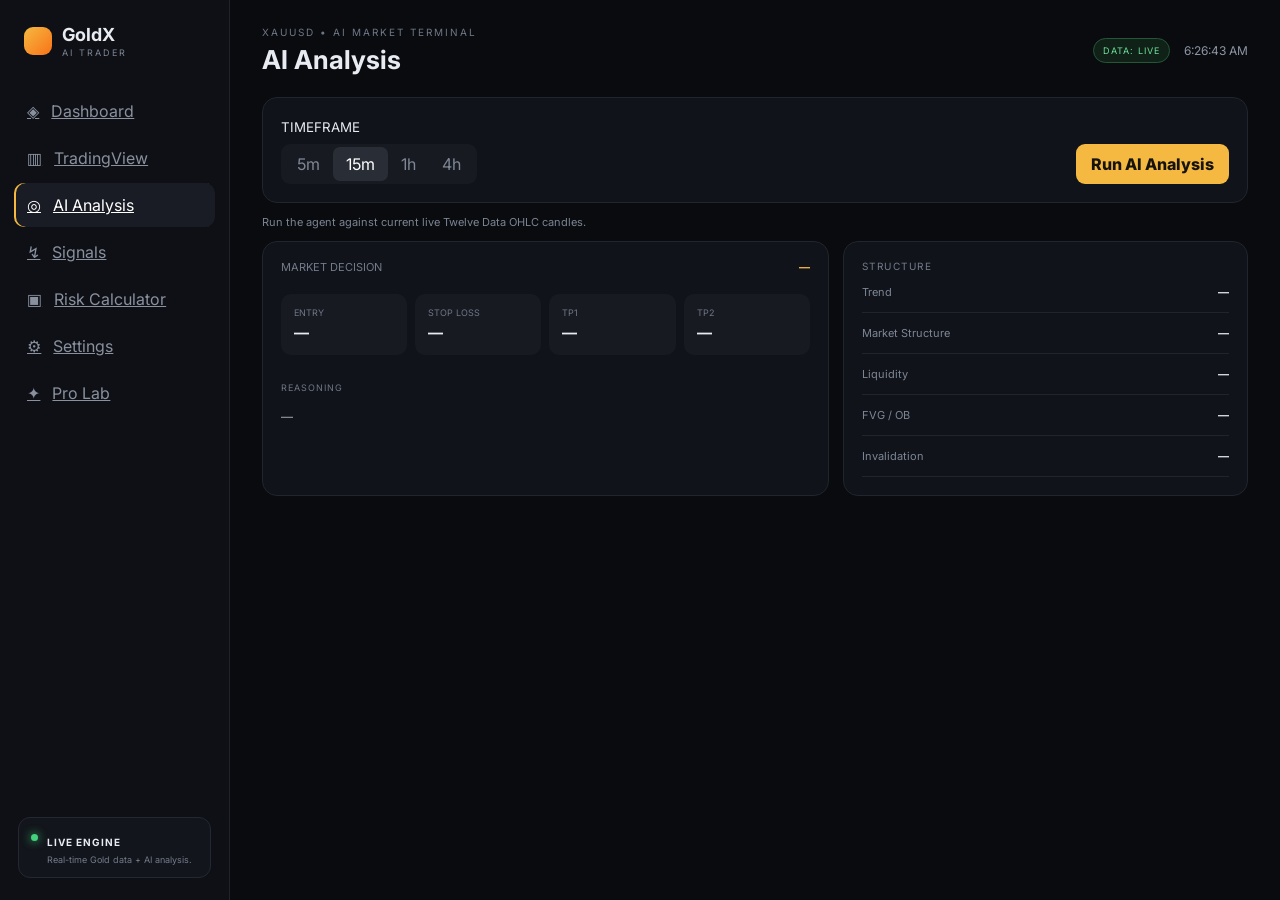
==== ai-analysis/index.html @ 92fdea7f "Create standalone AI analysis page" ====
<!doctype html><html lang="en"><head><meta charset="UTF-8"><meta name="viewport" content="width=device-width,initial-scale=1.0"><title>GoldX AI Analysis</title><link rel="preconnect" href="https://fonts.googleapis.com"><link rel="preconnect" href="https://fonts.gstatic.com" crossorigin><link href="https://fonts.googleapis.com/css2?family=Inter:wght@400;500;600;700;800&display=swap" rel="stylesheet"><link rel="stylesheet" href="/styles.css"></head><body data-page="analysis"><div id="page-content"><section id="analysisPage"><div class="card analysis-controls"><div><small>TIMEFRAME</small><div class="segmented"><button data-tf="5min" class="tf">5m</button><button data-tf="15min" class="tf active">15m</button><button data-tf="1h" class="tf">1h</button><button data-tf="4h" class="tf">4h</button></div></div><button id="runAi" class="primary">Run AI Analysis</button></div><div id="analysisStatus" class="status">Run the agent against current live Twelve Data OHLC candles.</div><div class="analysis-grid"><div class="card result-main"><div class="result-head"><span>MARKET DECISION</span><b id="resultBias">—</b></div><div class="entry-box"><div><small>ENTRY</small><b id="aEntry">—</b></div><div><small>STOP LOSS</small><b id="aSl">—</b></div><div><small>TP1</small><b id="aTp1">—</b></div><div><small>TP2</small><b id="aTp2">—</b></div></div><div class="reason"><small>REASONING</small><p id="reasoning">—</p></div></div><div class="card"><div class="card-top"><span>STRUCTURE</span></div><div class="list"><div><span>Trend</span><b id="aTrend">—</b></div><div><span>Market Structure</span><b id="aStructure">—</b></div><div><span>Liquidity</span><b id="aLiquidity">—</b></div><div><span>FVG / OB</span><b id="aFvg">—</b></div><div><span>Invalidation</span><b id="aInvalidation">—</b></div></div></div></div></section></div><script src="/page-shell.js?v=20260818-2"></script><script src="/enhancements.js?v=20260818-2"></script><script src="/analysis-page.js?v=20260818-1"></script></body></html>
---- styles.css ----
*{box-sizing:border-box}body{margin:0;font-family:Inter,system-ui,sans-serif;background:#0a0b0f;color:#e8ebf2}button,input{font:inherit}.app-shell{display:flex;min-height:100vh}.sidebar{width:230px;background:#0e1015;border-right:1px solid #20232b;padding:24px 14px;position:fixed;inset:0 auto 0 0}.brand{display:flex;gap:10px;align-items:center;padding:0 10px 28px}.brand-dot{width:28px;height:28px;border-radius:9px;background:linear-gradient(135deg,#f5b942,#f97316);display:block}.brand b{font-size:18px}.brand small{display:block;font-size:9px;color:#7f8796;letter-spacing:2px;margin-top:2px}.nav{display:flex;gap:12px;width:100%;border:0;background:transparent;color:#89919f;padding:12px 13px;border-radius:10px;text-align:left;cursor:pointer;margin:3px 0}.nav:hover,.nav.active{background:#191c24;color:#fff}.nav.active{box-shadow:inset 2px 0 #f5b942}.side-note{position:absolute;bottom:22px;left:18px;right:18px;border:1px solid #242832;background:#12151b;border-radius:12px;padding:12px;display:flex;gap:9px}.side-note b{font-size:10px;letter-spacing:1px}.side-note small{display:block;color:#737c8b;font-size:9px;margin-top:4px}.live-dot{width:7px;height:7px;background:#43d17b;border-radius:50%;margin-top:4px;box-shadow:0 0 10px #43d17b}.main{margin-left:230px;width:calc(100% - 230px);padding:26px 32px;max-width:1500px}.topbar{display:flex;justify-content:space-between;align-items:center;margin-bottom:22px}.eyebrow{font-size:10px;color:#6e7787;letter-spacing:2px}.topbar h1{margin:6px 0 0;font-size:26px}.top-actions{display:flex;align-items:center;gap:14px}.badge,.mini-pill{font-size:9px;letter-spacing:1px;border-radius:999px;padding:6px 9px;border:1px solid #2b3039}.badge.live{color:#6fe29b;border-color:#245638;background:#102218}.badge.muted{color:#a0a7b3;background:#15181e}.clock{font-size:12px;color:#8d95a3}.view{display:none}.active-view{display:block}.hero-grid{display:grid;grid-template-columns:2fr 1fr;gap:16px}.card{background:#101319;border:1px solid #21252e;border-radius:15px;padding:18px}.card-top{display:flex;justify-content:space-between;color:#737c8b;font-size:10px;letter-spacing:1.5px}.price-row{display:flex;align-items:baseline;gap:14px;margin-top:15px}.big-price{font-size:44px;font-weight:800;letter-spacing:-2px}.change{font-size:13px;font-weight:700}.change.up{color:#65dc91}.change.down{color:#ff7777}.change.neutral{color:#8d95a3}.price-meta{display:flex;gap:20px;color:#687181;font-size:10px;margin:6px 0 4px}.price-meta b{color:#aab1bd}.price-card canvas{width:100%;margin-top:10px}.bias{font-size:34px;font-weight:800;margin:25px 0}.bias.bull{color:#63dc90}.bias.bear{color:#ff7676}.bias.neutral{color:#aeb5c1}.confidence-label{display:flex;justify-content:space-between;font-size:11px;color:#7e8796}.bar{height:7px;background:#222631;border-radius:99px;margin-top:8px;overflow:hidden}.bar span{display:block;height:100%;width:0;background:#f5b942;border-radius:99px}.metrics{display:grid;grid-template-columns:repeat(3,1fr);gap:8px;margin-top:24px}.metrics div,.stat{background:#151820}.metrics div{padding:10px;border-radius:9px}.metrics small,.stat small{display:block;color:#697282;font-size:9px;letter-spacing:1px}.metrics b{display:block;margin-top:5px;font-size:11px}.stat-grid{display:grid;grid-template-columns:repeat(4,1fr);gap:12px;margin:14px 0}.stat b{font-size:19px;display:block;margin-top:9px}.callout{display:flex;align-items:center;gap:14px;margin-top:14px}.callout-icon{width:40px;height:40px;border-radius:10px;background:#242019;color:#f5b942;display:grid;place-items:center;font-weight:800}.callout p{margin:5px 0 0;color:#778090;font-size:11px;line-height:1.5}.callout>div:nth-child(2){flex:1}.primary{border:0;border-radius:9px;background:#f5b942;color:#16130b;font-weight:800;padding:10px 15px;cursor:pointer}.primary:disabled{opacity:.5}.disclaimer{font-size:9px;color:#5e6674;text-align:center;margin:16px}.analysis-controls{display:flex;justify-content:space-between;align-items:end}.segmented{display:flex;margin-top:8px;background:#171a21;border-radius:9px;padding:3px}.tf{border:0;background:transparent;color:#7e8795;padding:7px 13px;border-radius:7px;cursor:pointer}.tf.active{background:#292d36;color:#fff}.status{margin:12px 0;color:#7b8493;font-size:11px}.analysis-grid{display:grid;grid-template-columns:1.4fr 1fr;gap:14px}.result-head{display:flex;justify-content:space-between;font-size:11px;color:#727b8a}.result-head b{color:#f5b942}.entry-box{display:grid;grid-template-columns:repeat(4,1fr);gap:8px;margin:20px 0}.entry-box div{padding:13px;background:#171a21;border-radius:10px}.entry-box small{display:block;color:#6f7786;font-size:9px}.entry-box b{display:block;margin-top:5px;font-size:15px}.reason small{color:#6f7786;font-size:9px;letter-spacing:1px}.reason p{color:#a4abb7;font-size:12px;line-height:1.6}.list div{display:flex;justify-content:space-between;padding:13px 0;border-bottom:1px solid #20242c;font-size:11px;color:#7d8695}.list b{color:#dfe3e9}.signals-list .signal{display:grid;grid-template-columns:1fr 1fr 1fr 1fr;gap:10px;padding:14px 0;border-bottom:1px solid #20242c;font-size:11px}.empty{color:#697281;padding:30px;text-align:center}.ghost{background:transparent;border:1px solid #292e37;color:#8b94a2;border-radius:8px;padding:7px 11px;cursor:pointer}.risk-card{max-width:900px}.form-grid{display:grid;grid-template-columns:repeat(3,1fr);gap:14px;margin-bottom:18px}.form-grid label{font-size:10px;color:#788190}.form-grid input{display:block;width:100%;margin-top:7px;background:#171a21;border:1px solid #292e38;color:#fff;border-radius:8px;padding:10px;outline:none}.risk-result{margin-top:18px;background:#171a21;border-radius:10px;padding:16px;color:#c6ccd5;font-size:12px}.settings h2{font-size:18px}.settings p,.hint{font-size:11px;color:#7d8695;line-height:1.6}.settings-row{display:flex;justify-content:space-between;border-bottom:1px solid #22262e;padding:15px 0;font-size:12px}.settings-row code{color:#f5b942}.hint{margin-top:20px;padding:12px;background:#171a21;border-radius:9px}.tv-wrap{height:680px;min-height:680px;width:100%;overflow:hidden;border-radius:10px;background:#0c0f14}.tv-wrap .tradingview-widget-container{height:100%!important;width:100%!important}.tv-wrap iframe{height:100%!important;min-height:640px!important;width:100%!important;display:block}.tv-wrap .tv-credit{display:none}.tv-wrap .tradingview-widget-container__widget{height:100%!important;width:100%!important}@media(max-width:900px){.sidebar{width:68px}.brand div,.nav span,.side-note div{display:none}.main{margin-left:68px;width:calc(100% - 68px);padding:20px}.hero-grid,.analysis-grid{grid-template-columns:1fr}.stat-grid{grid-template-columns:repeat(2,1fr)}.form-grid{grid-template-columns:1fr 1fr}.tv-wrap{height:560px;min-height:560px}.tv-wrap iframe{min-height:520px!important}}@media(max-width:560px){.main{padding:14px}.big-price{font-size:34px}.stat-grid,.form-grid,.entry-box{grid-template-columns:1fr 1fr}.callout{align-items:flex-start;flex-wrap:wrap}.callout .primary{width:100%}.tv-wrap{height:480px;min-height:480px}.tv-wrap iframe{min-height:440px!important}}
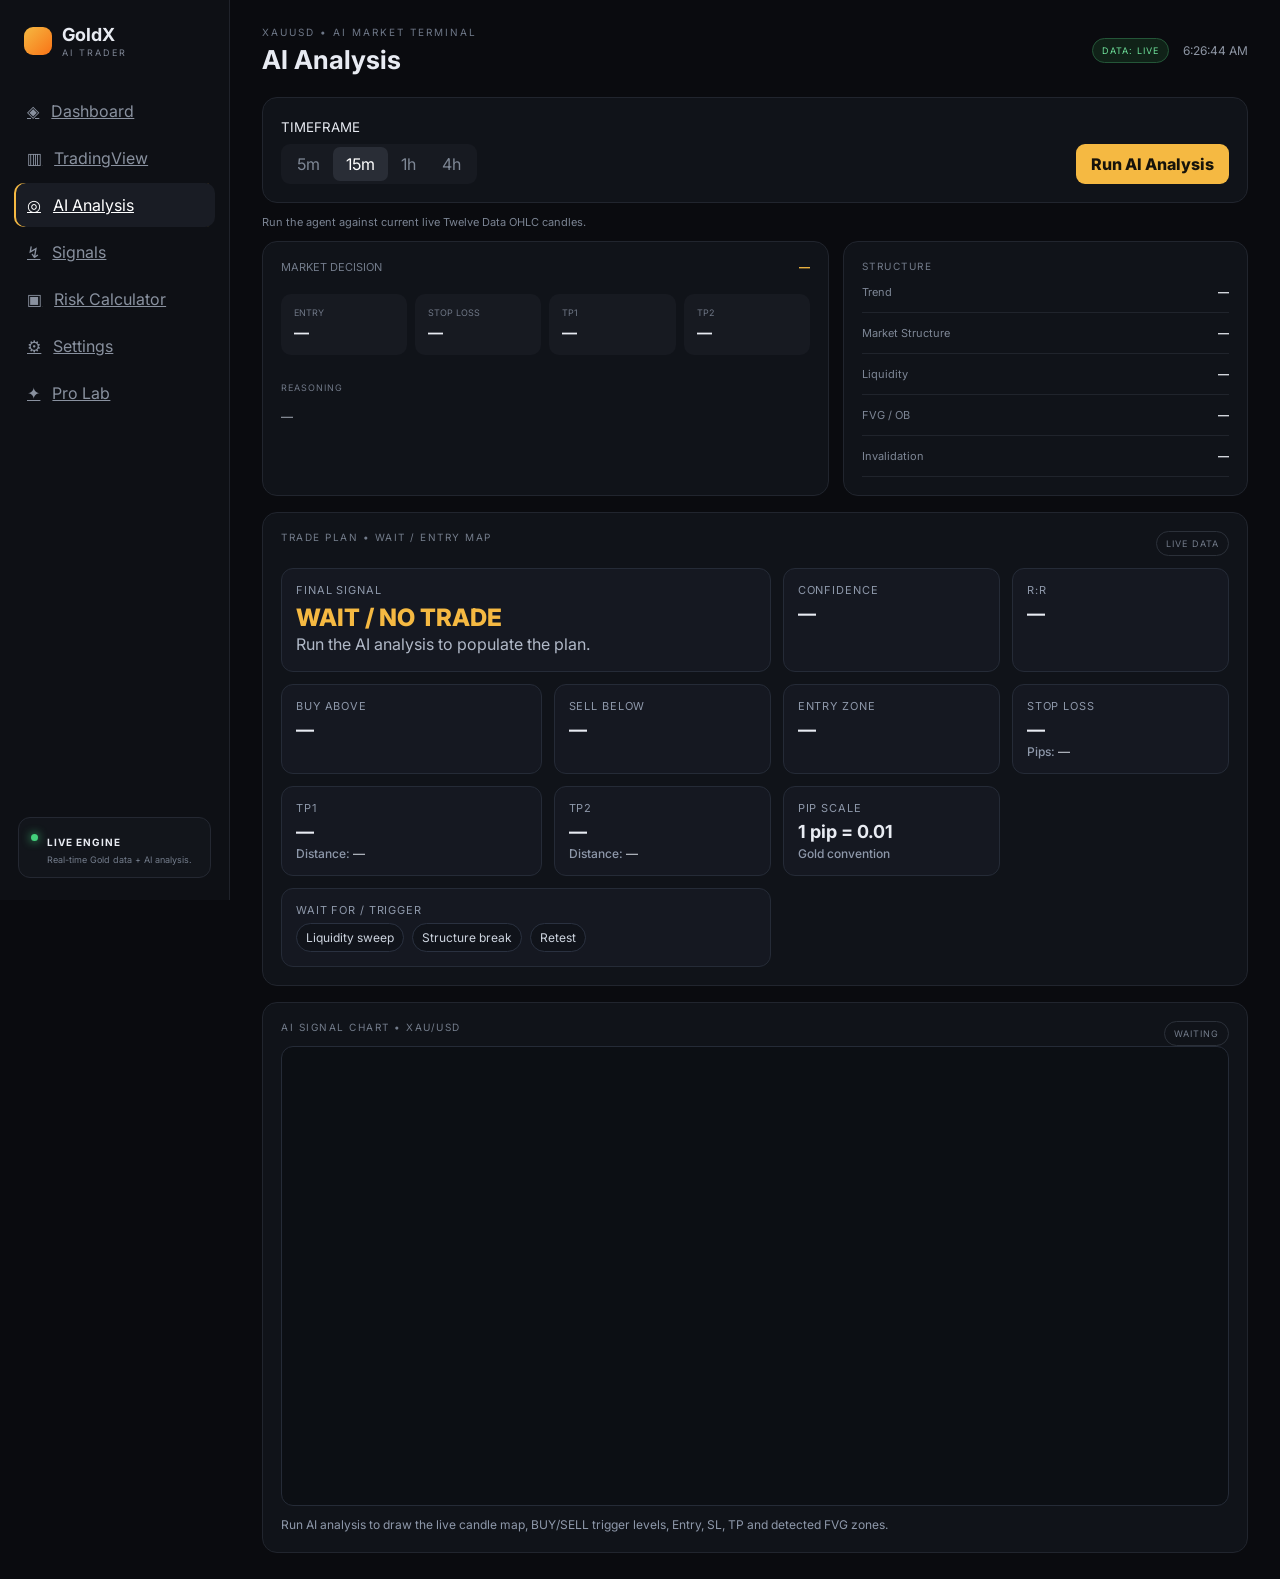
==== commit dd4cf07c: "Make AI analysis page compatible with trade-plan enhancements" ====
--- a/ai-analysis/index.html
+++ b/ai-analysis/index.html
@@ -1 +1 @@
-<!doctype html><html lang="en"><head><meta charset="UTF-8"><meta name="viewport" content="width=device-width,initial-scale=1.0"><title>GoldX AI Analysis</title><link rel="preconnect" href="https://fonts.googleapis.com"><link rel="preconnect" href="https://fonts.gstatic.com" crossorigin><link href="https://fonts.googleapis.com/css2?family=Inter:wght@400;500;600;700;800&display=swap" rel="stylesheet"><link rel="stylesheet" href="/styles.css"></head><body data-page="analysis"><div id="page-content"><section id="analysisPage"><div class="card analysis-controls"><div><small>TIMEFRAME</small><div class="segmented"><button data-tf="5min" class="tf">5m</button><button data-tf="15min" class="tf active">15m</button><button data-tf="1h" class="tf">1h</button><button data-tf="4h" class="tf">4h</button></div></div><button id="runAi" class="primary">Run AI Analysis</button></div><div id="analysisStatus" class="status">Run the agent against current live Twelve Data OHLC candles.</div><div class="analysis-grid"><div class="card result-main"><div class="result-head"><span>MARKET DECISION</span><b id="resultBias">—</b></div><div class="entry-box"><div><small>ENTRY</small><b id="aEntry">—</b></div><div><small>STOP LOSS</small><b id="aSl">—</b></div><div><small>TP1</small><b id="aTp1">—</b></div><div><small>TP2</small><b id="aTp2">—</b></div></div><div class="reason"><small>REASONING</small><p id="reasoning">—</p></div></div><div class="card"><div class="card-top"><span>STRUCTURE</span></div><div class="list"><div><span>Trend</span><b id="aTrend">—</b></div><div><span>Market Structure</span><b id="aStructure">—</b></div><div><span>Liquidity</span><b id="aLiquidity">—</b></div><div><span>FVG / OB</span><b id="aFvg">—</b></div><div><span>Invalidation</span><b id="aInvalidation">—</b></div></div></div></div></section></div><script src="/page-shell.js?v=20260818-2"></script><script src="/enhancements.js?v=20260818-2"></script><script src="/analysis-page.js?v=20260818-1"></script></body></html>+<!doctype html><html lang="en"><head><meta charset="UTF-8"><meta name="viewport" content="width=device-width,initial-scale=1.0"><title>GoldX AI Analysis</title><link rel="preconnect" href="https://fonts.googleapis.com"><link rel="preconnect" href="https://fonts.gstatic.com" crossorigin><link href="https://fonts.googleapis.com/css2?family=Inter:wght@400;500;600;700;800&display=swap" rel="stylesheet"><link rel="stylesheet" href="/styles.css"></head><body data-page="analysis"><div id="page-content"><section id="analysis"><div class="card analysis-controls"><div><small>TIMEFRAME</small><div class="segmented"><button data-tf="5min" class="tf">5m</button><button data-tf="15min" class="tf active">15m</button><button data-tf="1h" class="tf">1h</button><button data-tf="4h" class="tf">4h</button></div></div><button id="runAi" class="primary">Run AI Analysis</button></div><div id="analysisStatus" class="status">Run the agent against current live Twelve Data OHLC candles.</div><div class="analysis-grid"><div class="card result-main"><div class="result-head"><span>MARKET DECISION</span><b id="resultBias">—</b></div><div class="entry-box"><div><small>ENTRY</small><b id="aEntry">—</b></div><div><small>STOP LOSS</small><b id="aSl">—</b></div><div><small>TP1</small><b id="aTp1">—</b></div><div><small>TP2</small><b id="aTp2">—</b></div></div><div class="reason"><small>REASONING</small><p id="reasoning">—</p></div></div><div class="card"><div class="card-top"><span>STRUCTURE</span></div><div class="list"><div><span>Trend</span><b id="aTrend">—</b></div><div><span>Market Structure</span><b id="aStructure">—</b></div><div><span>Liquidity</span><b id="aLiquidity">—</b></div><div><span>FVG / OB</span><b id="aFvg">—</b></div><div><span>Invalidation</span><b id="aInvalidation">—</b></div></div></div></div></section></div><script src="/page-shell.js?v=20260818-2"></script><script src="/enhancements.js?v=20260818-2"></script><script src="/analysis-page.js?v=20260818-1"></script></body></html>
